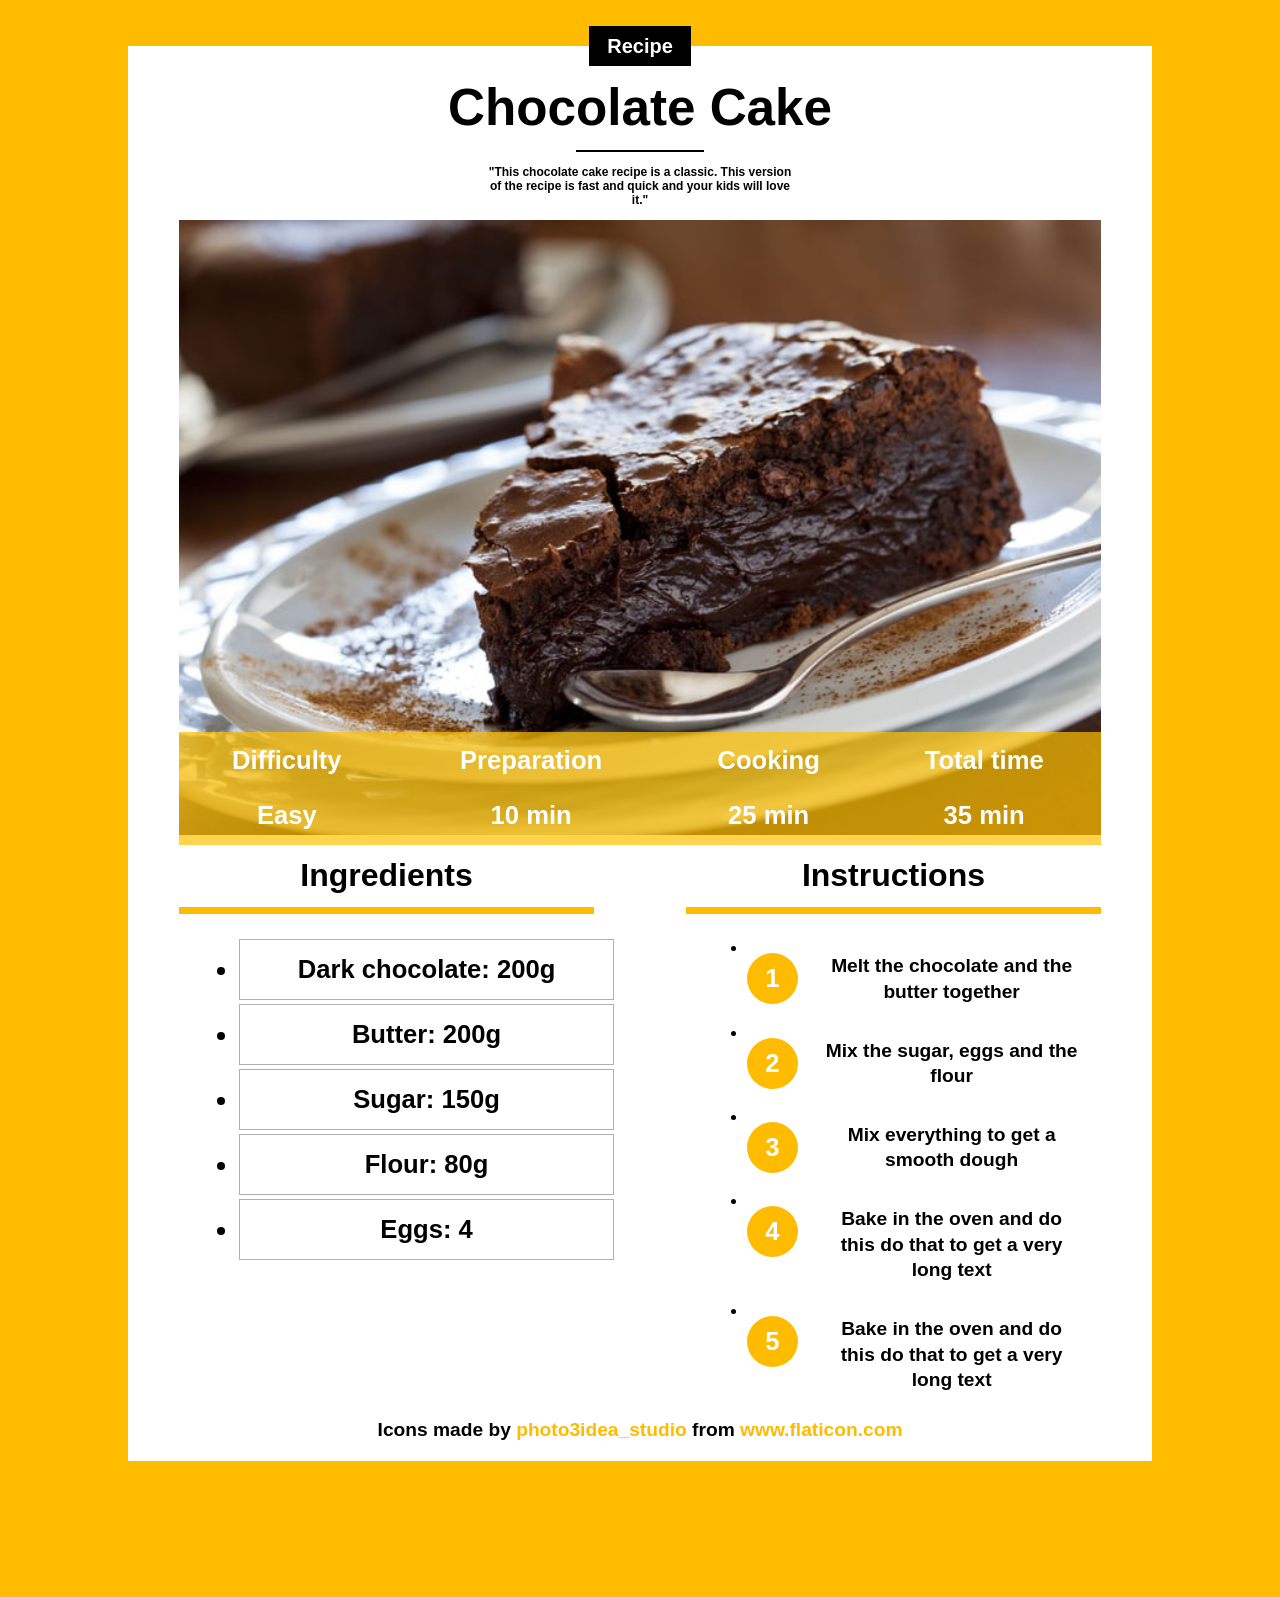
==== index.html @ 509b9f80 "Add files via upload" ====
<!DOCTYPE html>
<html lang="en">
<head>
    <meta charset="UTF-8">
    <meta http-equiv="X-UA-Compatible" content="IE=edge">
    <meta name="viewport" content="width=device-width, initial-scale=1.0">
    <title>Recipe</title>
    <link rel="stylesheet" href="./css1/reset.css">
    <link rel="stylesheet" href="./recipe.css">
    <link rel="stylesheet" media="all and (min-width: 500px)" href="./PC_recipe.css">
    <link rel="stylesheet" media="all and (max-width: 500px)" href="./Mobile_recipe.css">
    <link rel="icon" href="./favicon.ico" type="image/x-icon">
    <link rel="shortcut icon" href="./favicon.ico" type="image/x-icon">
</head>
<body>
    <p class="title">Recipe</p>
    <div class="center clearfix">
        <h1>Chocolate Cake</h1>
        <div class="title_underline"></div>
        <span class="brief">
            "This chocolate cake recipe is a classic. This version of the recipe is fast and quick and your kids will love it."
        </span>
        <img src="./cake.jpg" alt="">
        <table>
            <tr>
                <th>Difficulty</th>
                <th>Preparation</th>
                <th>Cooking</th>
                <th>Total time</th>
            </tr>
            <tr>
                <td>Easy</td>
                <td>10 min</td>
                <td>25 min</td>
                <td>35 min</td>
            </tr>
        </table>
        <div class="bottom">
            <div class="ingredient">
                <h2>Ingredients</h2>
                <div class="underline"></div>
                <ul>
                    <li>Dark chocolate: 200g</li>
                    <li>Butter: 200g</li>
                    <li>Sugar: 150g</li>
                    <li>Flour: 80g</li>
                    <li>Eggs: 4</li>
                </ul>
            </div>
            <div class="instruction">
                <h2>Instructions</h2>
                <div class="underline"></div>
                <ul>
                    <li class="clearfix">
                        <div>1</div>
                        <span>Melt the chocolate and the butter together</span>
                    </li>
                    <li class="clearfix">
                        <div>2</div>
                        <span>Mix the sugar, eggs and the flour</span>
                    </li>
                    <li class="clearfix">
                        <div>3</div>
                        <span>Mix everything to get a smooth dough</span>
                    </li>
                    <li class="clearfix">
                        <div>4</div>
                        <span>Bake in the oven and do this do that to get a very long text</span>
                    </li>
                    <li class="clearfix">
                        <div>5</div>
                        <span>Bake in the oven and do this do that to get a very long text</span>
                    </li>
                </ul>
            </div>
        </div>
        <div class="attribute">Icons made by <a href="https://www.flaticon.com/authors/photo3idea-studio" title="photo3idea_studio">photo3idea_studio</a> from <a href="https://www.flaticon.com/" title="Flaticon">www.flaticon.com</a></div>
    </div>
    
</body>
</html>
---- recipe.css ----
.clearfix::before,
.clearfix::after {
  clear: both;
  display: table;
  content: '';
}
body {
  background-color: #ffbb00;
  font-family: Arial;
  font-weight: bold;
  padding-bottom: 10vw;
}
.title {
  display: block;
  width: max(8vw, 100px);
  height: max(3vw, 40px);
  background-color: #000000;
  margin: 0 auto;
  margin-top: 2vw;
  margin-bottom: min(-1.5vw, -20px);
  text-align: center;
  line-height: max(3vw, 40px);
  font-size: max(1.5vw, 20px);
  color: #ffffff;
  z-index: 100;
  position: relative;
}
.center {
  width: 80vw;
  background-color: #ffffff;
  margin: 0 auto;
  text-align: center;
  padding-top: max(1vw, 20px);
  padding-bottom: max(1vw, 20px);
  z-index: 10;
  position: relative;
}
.center h1 {
  font-size: max(4vw, 30px);
  font-weight: bold;
  margin: 0 auto;
  margin-top: 1vw;
}
.center .title_underline {
  width: 10vw;
  height: 2px;
  background-color: #000000;
  margin: 1vw auto;
}
.center .brief {
  display: block;
  width: max(24vw, 250px);
  margin: 1vw auto;
  font-size: max(0.9vw, 12px);
}
.center img {
  width: 90%;
  max-height: 80vh;
  object-fit: cover;
  vertical-align: top;
}
.center table {
  width: 90%;
  height: max(8vw, 40px);
  margin: 0 auto;
  margin-top: min(-8vw, -40px);
  background-color: rgba(255, 192, 0, 0.7);
  position: relative;
}
.center .attribute {
  margin-top: 2vw;
  font-size: max(1.5vw, 12px);
  color: #000000;
}
.center .attribute a {
  text-decoration: none;
  color: #ffbb00;
}
/*# sourceMappingURL=./recipe.css.map */
---- PC_recipe.css ----
table tr th,
table tr td {
  line-height: max(4vw, 20px);
  font-size: max(2vw, 15px);
  color: #ffffff;
}
.bottom {
  width: 90%;
  margin: 0 auto;
  display: flex;
  justify-content: space-between;
}
.bottom div {
  width: 45%;
  height: 100%;
}
.bottom div h2 {
  display: block;
  font-size: max(2.5vw, 20px);
  margin-top: max(1vw, 4px);
  margin-bottom: max(1vw, 4px);
}
.bottom div .underline {
  width: 100%;
  height: max(0.5vw, 5px);
  margin-bottom: max(2vw, 8px);
  background-color: #ffbb00;
}
.bottom .ingredient ul {
  display: block;
  width: 100%;
}
.bottom .ingredient ul li {
  width: 90%;
  height: max(4.6vw, 36px);
  margin: 0 auto;
  margin-bottom: max(0.2vw, 4px);
  line-height: max(4.6vw, 36px);
  text-align: center;
  border: 1px solid #b0b0b0;
  font-size: max(2vw, 14px);
}
.bottom .instruction ul {
  display: block;
  width: 100%;
  height: max(26vw, 220px);
}
.bottom .instruction ul li {
  width: 90%;
  margin: 0 auto;
  margin-bottom: max(1.5vw, 12px);
}
.bottom .instruction ul li div {
  float: left;
  width: max(4vw, 30px);
  height: max(4vw, 30px);
  border-radius: max(2vw, 15px);
  line-height: max(4vw, 30px);
  background-color: #ffbb00;
  font-size: max(2vw, 20px);
  color: #ffffff;
}
.bottom .instruction ul li span {
  float: left;
  width: max(20vw, 105px);
  margin-left: max(2vw, 10px);
  line-height: max(2vw, 15px);
  font-size: max(1.5vw, 12px);
}
/*# sourceMappingURL=./PC_recipe.css.map */
---- Mobile_recipe.css ----
table tr th,
table tr td {
  line-height: max(4vw, 20px);
  font-size: max(2vw, 10px);
  color: #ffffff;
}
.bottom {
  width: 90%;
  height: max(35vw, 250px);
  margin: 0 auto;
}
.bottom div {
  width: 100%;
}
.bottom div h2 {
  display: block;
  font-size: max(2.5vw, 20px);
  margin-top: max(1vw, 4px);
  margin-bottom: max(1vw, 4px);
}
.bottom div .underline {
  width: 100%;
  height: max(0.5vw, 5px);
  margin-bottom: max(2vw, 8px);
  background-color: #ffbb00;
}
.bottom .ingredient ul {
  display: block;
  width: 100%;
  height: max(26vw, 220px);
}
.bottom .ingredient ul li {
  width: 90%;
  height: max(4.6vw, 36px);
  margin: 0 auto;
  margin-bottom: max(0.2vw, 4px);
  line-height: max(4.6vw, 36px);
  text-align: center;
  border: 1px solid #b0b0b0;
  font-size: max(2vw, 14px);
}
.bottom .instruction ul {
  display: block;
  width: 100%;
}
.bottom .instruction ul li {
  width: 90%;
  margin: 0 auto;
  margin-bottom: max(1.5vw, 12px);
}
.bottom .instruction ul li div {
  float: left;
  width: max(4vw, 30px);
  height: max(4vw, 30px);
  border-radius: max(2vw, 15px);
  line-height: max(4vw, 30px);
  background-color: #ffbb00;
  font-size: max(2vw, 20px);
  color: #ffffff;
}
.bottom .instruction ul li span {
  float: left;
  width: 50vw;
  margin-left: 2vw;
  line-height: max(2vw, 15px);
  font-size: max(2vw, 15px);
}
/*# sourceMappingURL=./Mobile_recipe.css.map */
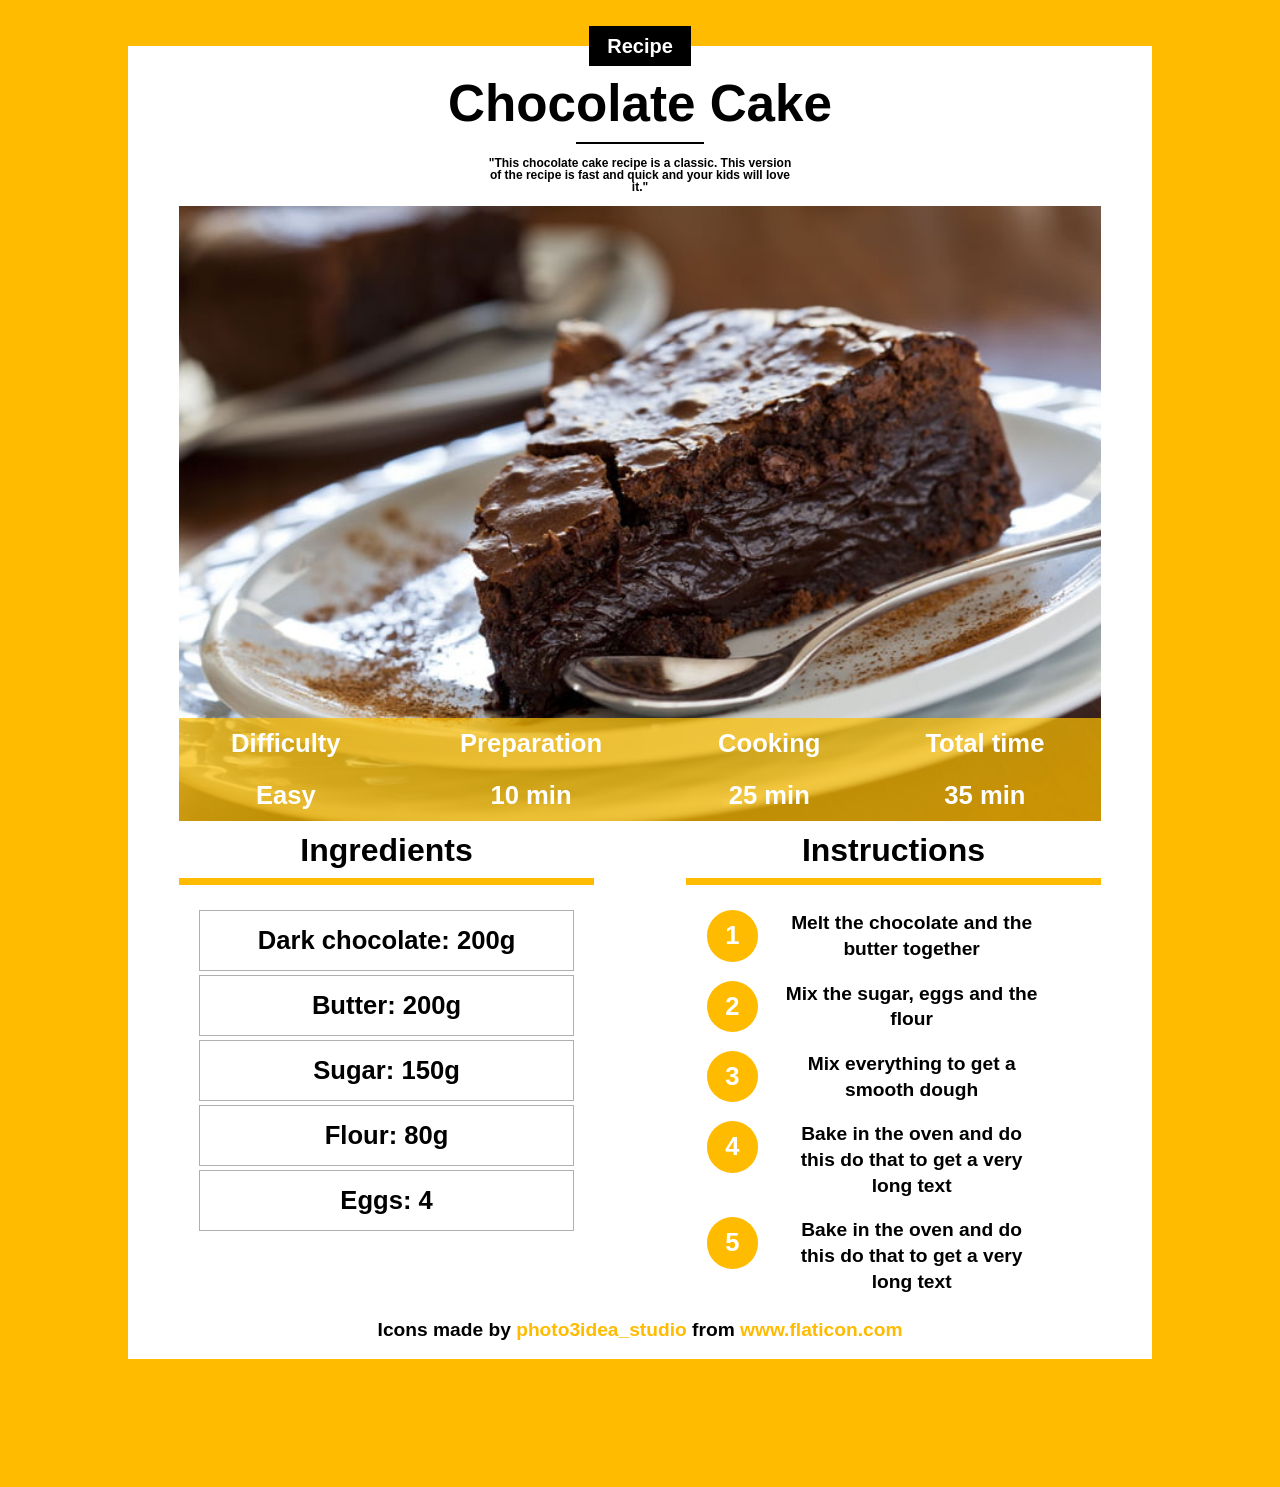
==== commit f9db39dd: "Update index.html" ====
--- a/index.html
+++ b/index.html
@@ -5,7 +5,7 @@
     <meta http-equiv="X-UA-Compatible" content="IE=edge">
     <meta name="viewport" content="width=device-width, initial-scale=1.0">
     <title>Recipe</title>
-    <link rel="stylesheet" href="./css1/reset.css">
+    <link rel="stylesheet" href="./reset.css">
     <link rel="stylesheet" href="./recipe.css">
     <link rel="stylesheet" media="all and (min-width: 500px)" href="./PC_recipe.css">
     <link rel="stylesheet" media="all and (max-width: 500px)" href="./Mobile_recipe.css">
@@ -78,4 +78,4 @@
     </div>
     
 </body>
-</html>+</html>
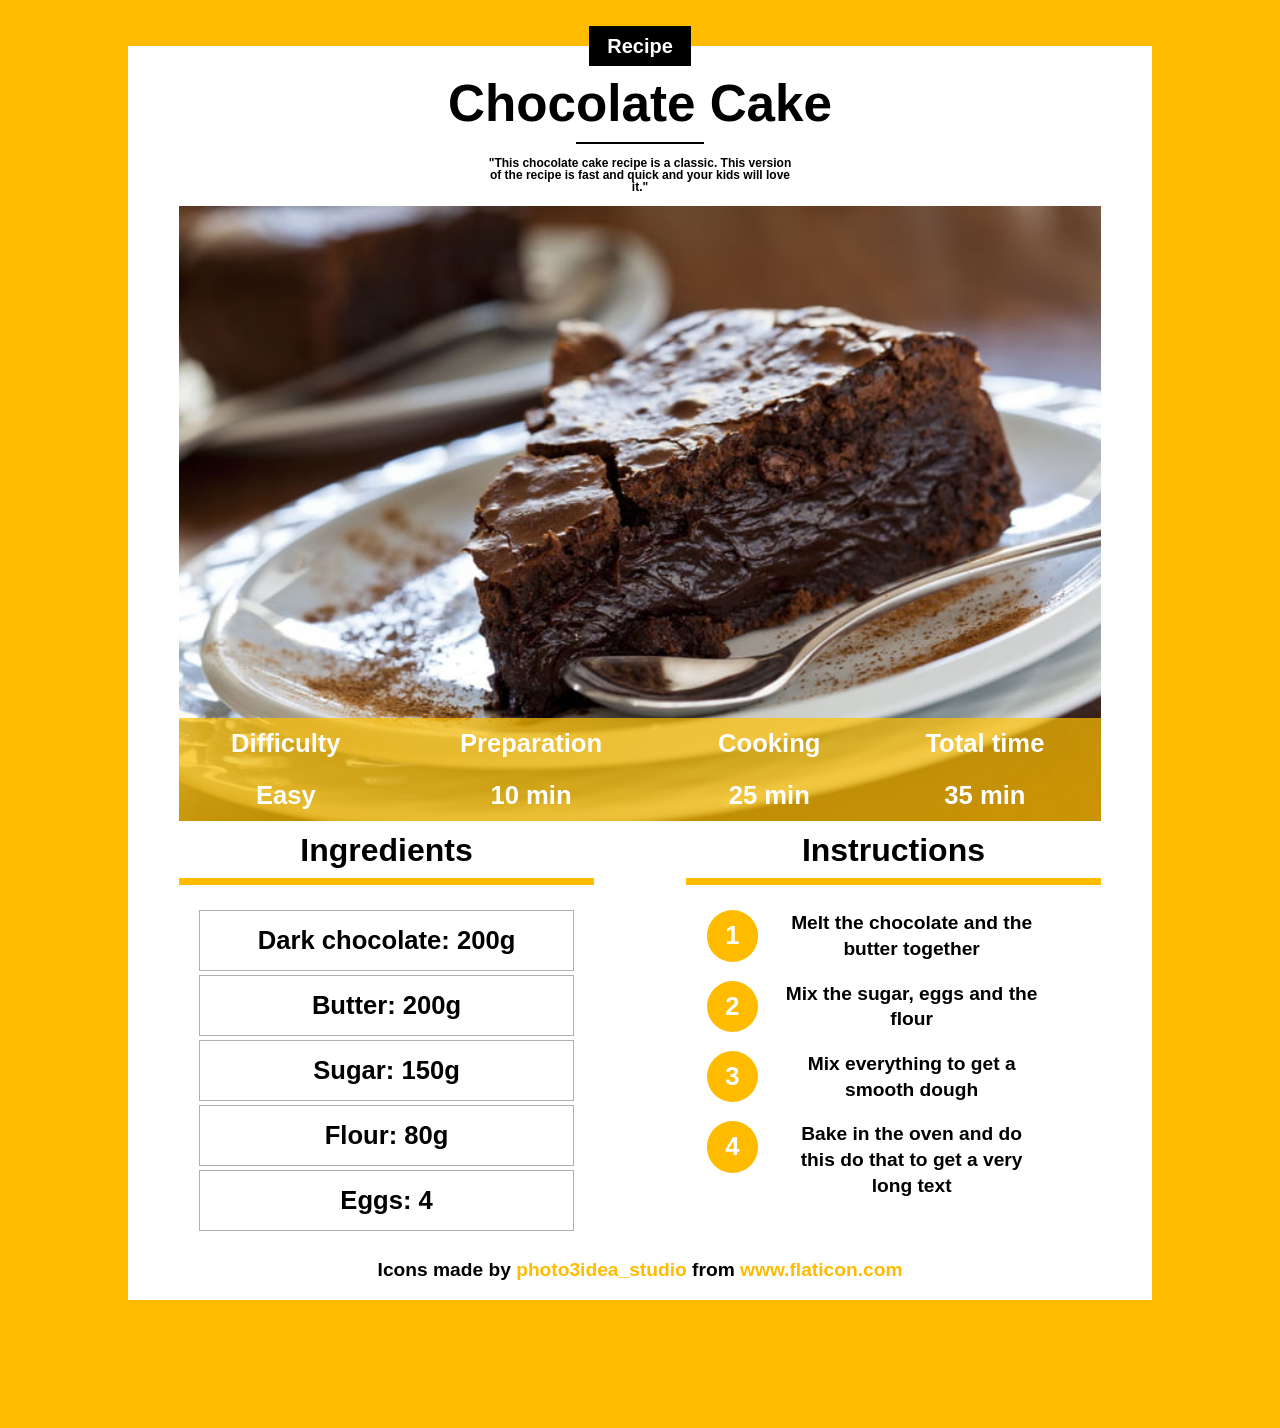
==== commit dbc22b49: "Update index.html" ====
--- a/index.html
+++ b/index.html
@@ -67,10 +67,6 @@
                         <div>4</div>
                         <span>Bake in the oven and do this do that to get a very long text</span>
                     </li>
-                    <li class="clearfix">
-                        <div>5</div>
-                        <span>Bake in the oven and do this do that to get a very long text</span>
-                    </li>
                 </ul>
             </div>
         </div>
--- a/PC_recipe.css
+++ b/PC_recipe.css
@@ -43,7 +43,6 @@
 .bottom .instruction ul {
   display: block;
   width: 100%;
-  height: max(26vw, 220px);
 }
 .bottom .instruction ul li {
   width: 90%;
--- a/Mobile_recipe.css
+++ b/Mobile_recipe.css
@@ -6,7 +6,6 @@
 }
 .bottom {
   width: 90%;
-  height: max(35vw, 250px);
   margin: 0 auto;
 }
 .bottom div {
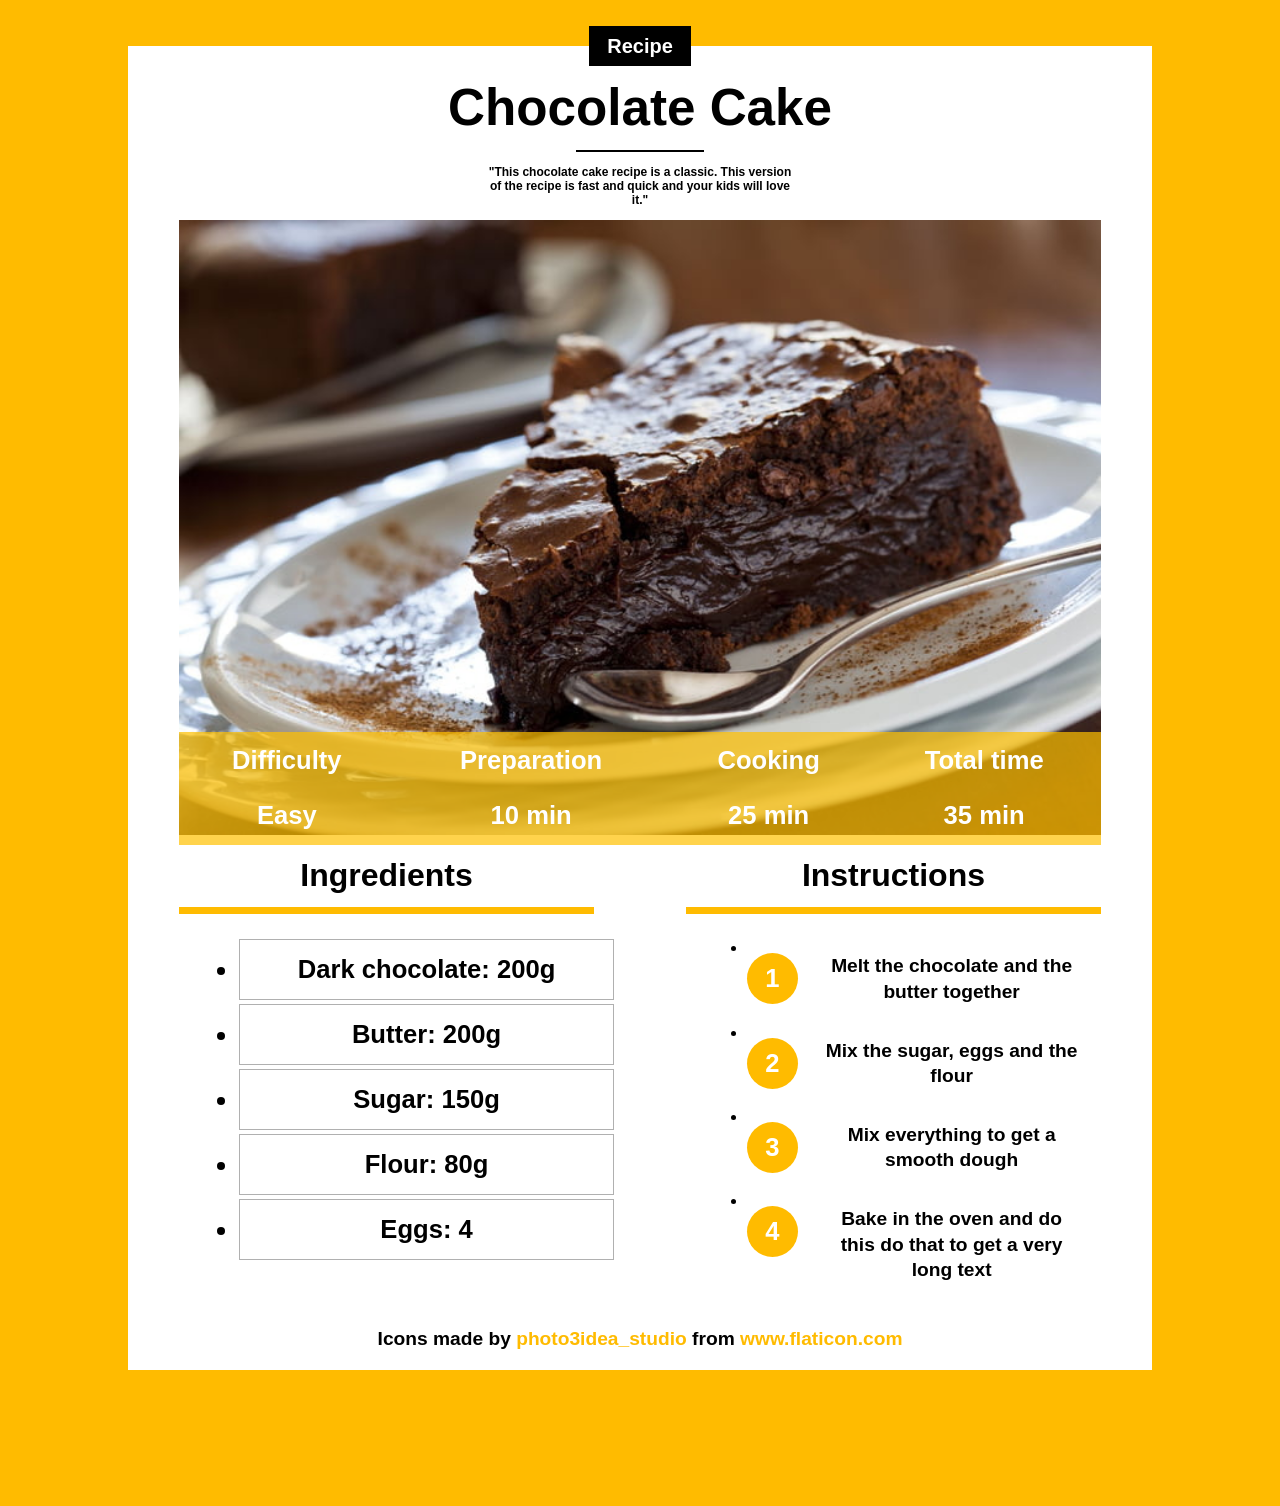
==== commit 42329f99: "Add files via upload" ====
--- a/index.html
+++ b/index.html
@@ -5,10 +5,8 @@
     <meta http-equiv="X-UA-Compatible" content="IE=edge">
     <meta name="viewport" content="width=device-width, initial-scale=1.0">
     <title>Recipe</title>
-    <link rel="stylesheet" href="./reset.css">
+    <link rel="stylesheet" href="./css1/reset.css">
     <link rel="stylesheet" href="./recipe.css">
-    <link rel="stylesheet" media="all and (min-width: 500px)" href="./PC_recipe.css">
-    <link rel="stylesheet" media="all and (max-width: 500px)" href="./Mobile_recipe.css">
     <link rel="icon" href="./favicon.ico" type="image/x-icon">
     <link rel="shortcut icon" href="./favicon.ico" type="image/x-icon">
 </head>
@@ -74,4 +72,4 @@
     </div>
     
 </body>
-</html>
+</html>
--- a/recipe.css
+++ b/recipe.css
@@ -76,4 +76,145 @@
   text-decoration: none;
   color: #ffbb00;
 }
+@media all and (min-width: 550px) {
+  table tr th,
+  table tr td {
+    line-height: max(4vw, 20px);
+    font-size: max(2vw, 15px);
+    color: #ffffff;
+  }
+  .bottom {
+    width: 90%;
+    margin: 0 auto;
+    display: flex;
+    justify-content: space-between;
+  }
+  .bottom div {
+    width: 45%;
+    height: 100%;
+  }
+  .bottom div h2 {
+    display: block;
+    font-size: max(2.5vw, 20px);
+    margin-top: max(1vw, 4px);
+    margin-bottom: max(1vw, 4px);
+  }
+  .bottom div .underline {
+    width: 100%;
+    height: max(0.5vw, 5px);
+    margin-bottom: max(2vw, 8px);
+    background-color: #ffbb00;
+  }
+  .bottom .ingredient ul {
+    display: block;
+    width: 100%;
+  }
+  .bottom .ingredient ul li {
+    width: 90%;
+    height: max(4.6vw, 36px);
+    margin: 0 auto;
+    margin-bottom: max(0.2vw, 4px);
+    line-height: max(4.6vw, 36px);
+    text-align: center;
+    border: 1px solid #b0b0b0;
+    font-size: max(2vw, 14px);
+  }
+  .bottom .instruction ul {
+    display: block;
+    width: 100%;
+  }
+  .bottom .instruction ul li {
+    width: 90%;
+    margin: 0 auto;
+    margin-bottom: max(1.5vw, 12px);
+  }
+  .bottom .instruction ul li div {
+    float: left;
+    width: max(4vw, 30px);
+    height: max(4vw, 30px);
+    border-radius: max(2vw, 15px);
+    line-height: max(4vw, 30px);
+    background-color: #ffbb00;
+    font-size: max(2vw, 20px);
+    color: #ffffff;
+  }
+  .bottom .instruction ul li span {
+    float: left;
+    width: max(20vw, 95px);
+    margin-left: max(2vw, 10px);
+    line-height: max(2vw, 15px);
+    font-size: max(1.5vw, 12px);
+  }
+}
+@media all and (max-width: 550px) {
+  .center {
+    width: 95vw;
+  }
+  table tr th,
+  table tr td {
+    line-height: max(4vw, 20px);
+    font-size: max(2vw, 10px);
+    color: #ffffff;
+  }
+  .bottom {
+    width: 90%;
+    margin: 0 auto;
+  }
+  .bottom div {
+    width: 100%;
+  }
+  .bottom div h2 {
+    display: block;
+    font-size: max(2.5vw, 20px);
+    margin-top: max(1vw, 4px);
+    margin-bottom: max(1vw, 4px);
+  }
+  .bottom div .underline {
+    width: 100%;
+    height: max(0.5vw, 5px);
+    margin-bottom: max(2vw, 8px);
+    background-color: #ffbb00;
+  }
+  .bottom .ingredient ul {
+    display: block;
+    width: 100%;
+    height: max(26vw, 220px);
+  }
+  .bottom .ingredient ul li {
+    width: 90%;
+    height: max(4.6vw, 36px);
+    margin: 0 auto;
+    margin-bottom: max(0.2vw, 4px);
+    line-height: max(4.6vw, 36px);
+    text-align: center;
+    border: 1px solid #b0b0b0;
+    font-size: max(2vw, 14px);
+  }
+  .bottom .instruction ul {
+    display: block;
+    width: 100%;
+  }
+  .bottom .instruction ul li {
+    width: 90%;
+    margin: 0 auto;
+    margin-bottom: max(1.5vw, 12px);
+  }
+  .bottom .instruction ul li div {
+    float: left;
+    width: max(4vw, 30px);
+    height: max(4vw, 30px);
+    border-radius: max(2vw, 15px);
+    line-height: max(4vw, 30px);
+    background-color: #ffbb00;
+    font-size: max(2vw, 20px);
+    color: #ffffff;
+  }
+  .bottom .instruction ul li span {
+    float: left;
+    width: 65vw;
+    margin-left: 2vw;
+    line-height: max(2vw, 15px);
+    font-size: max(2vw, 15px);
+  }
+}
 /*# sourceMappingURL=./recipe.css.map */
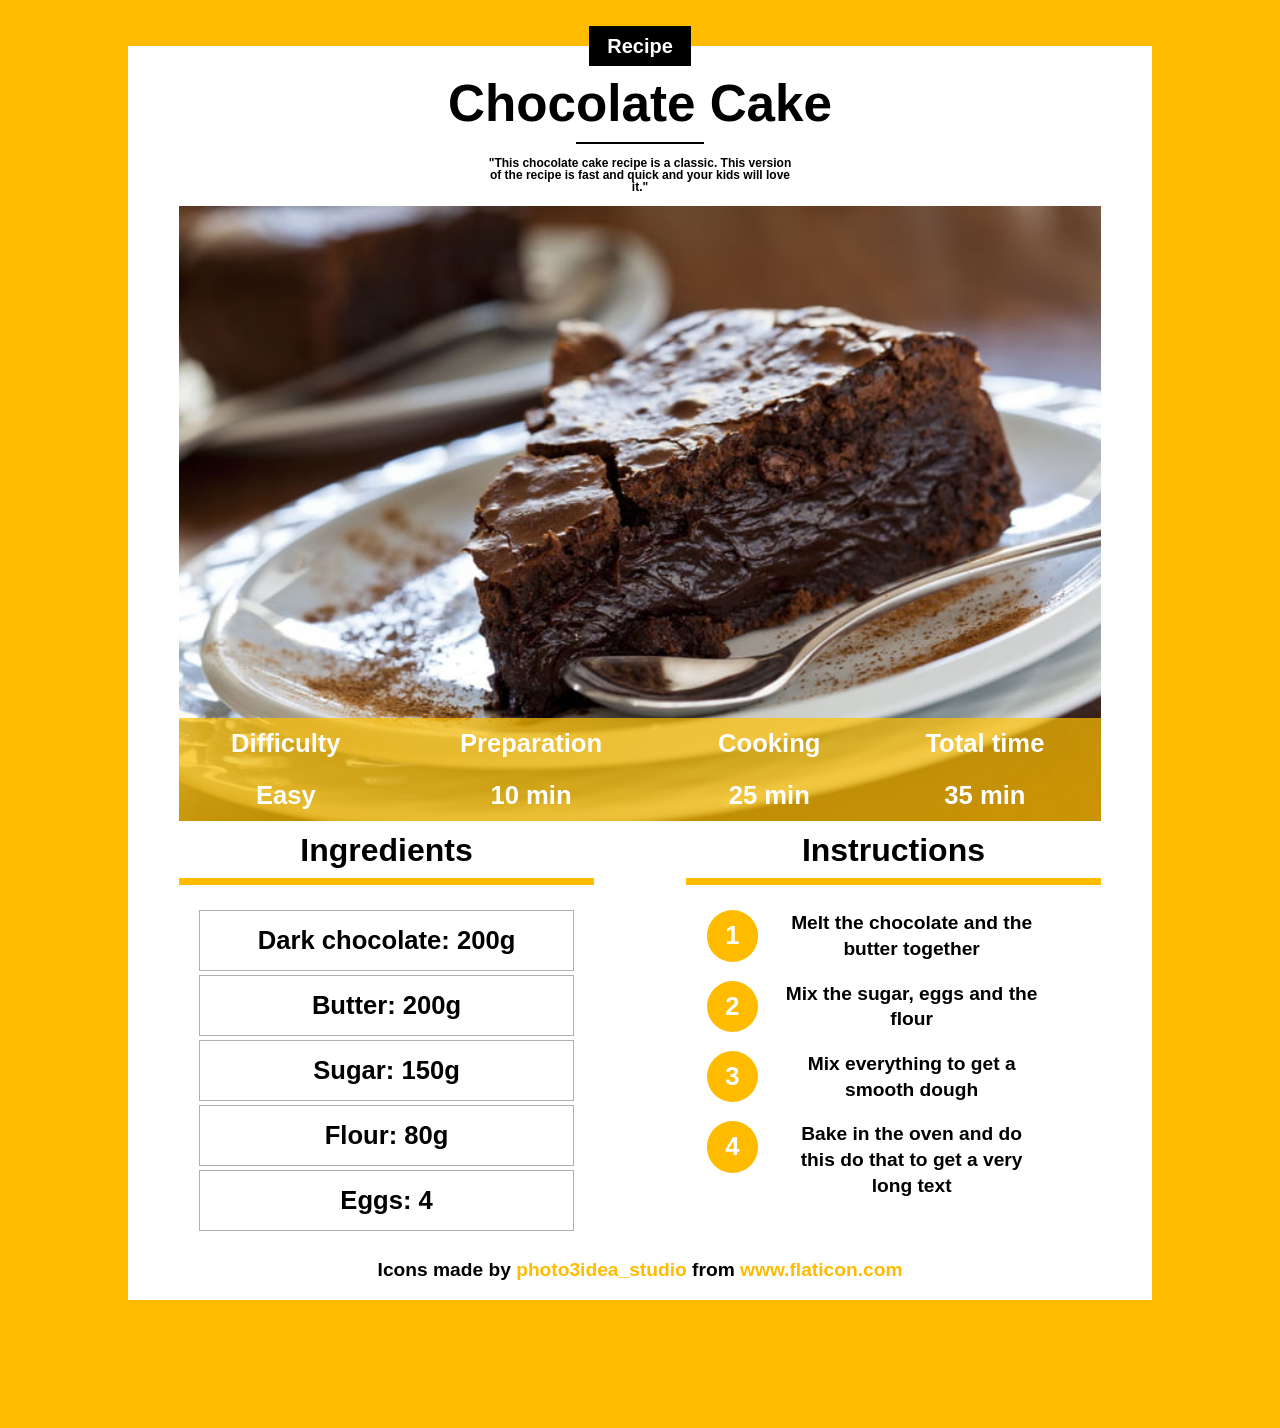
==== commit e6ebecbd: "Update index.html" ====
--- a/index.html
+++ b/index.html
@@ -5,7 +5,7 @@
     <meta http-equiv="X-UA-Compatible" content="IE=edge">
     <meta name="viewport" content="width=device-width, initial-scale=1.0">
     <title>Recipe</title>
-    <link rel="stylesheet" href="./css1/reset.css">
+    <link rel="stylesheet" href="./reset.css">
     <link rel="stylesheet" href="./recipe.css">
     <link rel="icon" href="./favicon.ico" type="image/x-icon">
     <link rel="shortcut icon" href="./favicon.ico" type="image/x-icon">
@@ -72,4 +72,4 @@
     </div>
     
 </body>
-</html>+</html>
